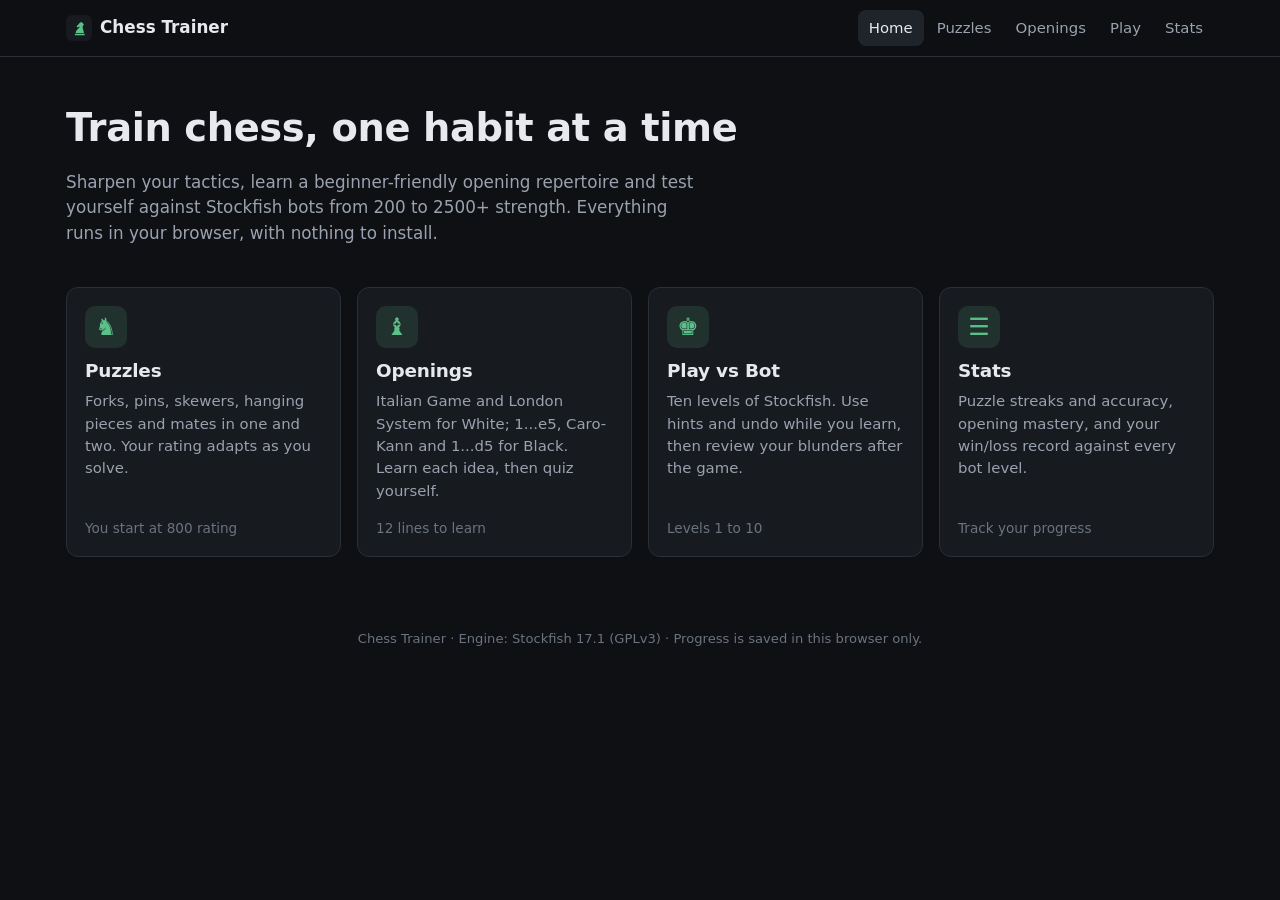
==== index.html @ 33f912b2 "Add static chess training site: puzzles, openings trainer, Stockfish bot - 55 engine-verified tactic" ====
<!doctype html>
<html lang="en">
<head>
  <meta charset="utf-8">
  <meta name="viewport" content="width=device-width, initial-scale=1, viewport-fit=cover">
  <title>Chess Trainer</title>
  <meta name="description" content="Train chess in your browser: tactics puzzles, an openings trainer and Stockfish bots.">
  <meta name="theme-color" content="#0e1013">
  <link rel="icon" href="img/favicon.svg" type="image/svg+xml">
  <link rel="stylesheet" href="css/style.css">
  <script src="vendor/chess.js/chess.js"></script>
</head>
<body>
  <header class="site-header">
    <div class="inner">
      <a class="brand" href="index.html"><img src="img/favicon.svg" alt="" width="26" height="26"><span>Chess Trainer</span></a>
      <nav class="nav" aria-label="Main"><a href="index.html" aria-current="page">Home</a><a href="puzzles.html">Puzzles</a><a href="openings.html">Openings</a><a href="play.html">Play</a><a href="stats.html">Stats</a></nav>
    </div>
  </header>
  <main>
    <section class="hero">
      <h1>Train chess, one habit at a time</h1>
      <p>Sharpen your tactics, learn a beginner-friendly opening repertoire and test yourself against Stockfish bots from 200 to 2500+ strength. Everything runs in your browser, with nothing to install.</p>
    </section>
    <section class="cards">
      <a class="card" href="puzzles.html">
        <div class="icon" aria-hidden="true">&#9822;</div>
        <h2>Puzzles</h2>
        <p>Forks, pins, skewers, hanging pieces and mates in one and two. Your rating adapts as you solve.</p>
        <div class="meta" id="meta-puzzles">&nbsp;</div>
      </a>
      <a class="card" href="openings.html">
        <div class="icon" aria-hidden="true">&#9821;</div>
        <h2>Openings</h2>
        <p>Italian Game and London System for White; 1...e5, Caro-Kann and 1...d5 for Black. Learn each idea, then quiz yourself.</p>
        <div class="meta" id="meta-openings">&nbsp;</div>
      </a>
      <a class="card" href="play.html">
        <div class="icon" aria-hidden="true">&#9818;</div>
        <h2>Play vs Bot</h2>
        <p>Ten levels of Stockfish. Use hints and undo while you learn, then review your blunders after the game.</p>
        <div class="meta" id="meta-play">&nbsp;</div>
      </a>
      <a class="card" href="stats.html">
        <div class="icon" aria-hidden="true">&#9776;</div>
        <h2>Stats</h2>
        <p>Puzzle streaks and accuracy, opening mastery, and your win/loss record against every bot level.</p>
        <div class="meta" id="meta-stats">&nbsp;</div>
      </a>
    </section>
  </main>
  <footer class="site">Chess Trainer · Engine: Stockfish 17.1 (GPLv3) · Progress is saved in this browser only.</footer>
  <script type="module" src="js/home.js"></script>
</body>
</html>
---- css/style.css ----
/* Chess Trainer - dark theme */
:root {
  --bg: #0e1013;
  --surface: #171a1f;
  --surface-2: #1f232a;
  --border: #2a2f38;
  --text: #e7e9ee;
  --muted: #9aa2af;
  --faint: #6b7380;
  --accent: #5cc08a;
  --accent-ink: #0b2a1a;
  --accent-soft: rgba(92, 192, 138, .14);
  --danger: #ef6461;
  --danger-soft: rgba(239, 100, 97, .14);
  --warn: #e8b04b;
  --info: #6aa7f0;
  --sq-light: #dfe4ea;
  --sq-dark: #7d93ab;
  --radius: 12px;
  --shadow: 0 8px 30px rgba(0,0,0,.35);
  color-scheme: dark;
}
* { box-sizing: border-box; }
html, body { margin: 0; }
body {
  background: var(--bg);
  color: var(--text);
  font: 15px/1.5 system-ui, -apple-system, "Segoe UI", Roboto, Inter, sans-serif;
  min-height: 100vh;
  -webkit-tap-highlight-color: transparent;
}
a { color: var(--accent); text-decoration: none; }
a:hover { text-decoration: underline; }
h1, h2, h3 { line-height: 1.2; margin: 0 0 .5em; letter-spacing: -.01em; }
h1 { font-size: 1.6rem; }
h2 { font-size: 1.15rem; }
h3 { font-size: 1rem; color: var(--muted); font-weight: 600; text-transform: uppercase; letter-spacing: .06em; font-size: .78rem; }
p { margin: 0 0 .8em; }
.muted { color: var(--muted); }
.small { font-size: .86rem; }
.mono { font-variant-numeric: tabular-nums; }

/* ---------- header ---------- */
.site-header {
  position: sticky; top: 0; z-index: 20;
  background: rgba(14,16,19,.92);
  backdrop-filter: blur(8px);
  border-bottom: 1px solid var(--border);
}
.site-header .inner {
  max-width: 1180px; margin: 0 auto; padding: 0 16px;
  display: flex; align-items: center; gap: 16px; height: 56px;
}
.brand { display: flex; align-items: center; gap: 8px; color: var(--text); font-weight: 700; font-size: 1.05rem; white-space: nowrap; }
.brand:hover { text-decoration: none; }
.brand svg { width: 26px; height: 26px; }
.nav { display: flex; gap: 2px; overflow-x: auto; scrollbar-width: none; margin-left: auto; }
.nav::-webkit-scrollbar { display: none; }
.nav a {
  color: var(--muted); padding: 7px 11px; border-radius: 8px; font-weight: 500; white-space: nowrap; font-size: .93rem;
}
.nav a:hover { color: var(--text); background: var(--surface-2); text-decoration: none; }
.nav a[aria-current="page"] { color: var(--text); background: var(--surface-2); }

main { max-width: 1180px; margin: 0 auto; padding: 20px 16px 48px; }

/* ---------- layout ---------- */
.trainer {
  display: grid;
  grid-template-columns: minmax(0, 1fr) 360px;
  gap: 24px;
  align-items: start;
}
.board-col { min-width: 0; }
.board-wrap {
  scroll-margin-top: 68px;
  width: 100%;
  max-width: min(640px, calc(100vh - 150px));
  margin: 0 auto;
}
.board { width: 100%; aspect-ratio: 1; touch-action: none; user-select: none; }
.panel {
  background: var(--surface);
  border: 1px solid var(--border);
  border-radius: var(--radius);
  padding: 16px;
}
.panel + .panel { margin-top: 16px; }
.side { display: flex; flex-direction: column; gap: 16px; }
.side .panel + .panel { margin-top: 0; }
@media (max-width: 900px) {
  .trainer { grid-template-columns: 1fr; gap: 16px; }
  .board-wrap { max-width: min(640px, calc(100vh - 220px)); min-width: 280px; }
}
@media (max-width: 520px) {
  main { padding: 12px 10px 40px; }
  .board-wrap { max-width: 100%; min-width: 0; }
  .site-header .inner { gap: 8px; padding: 0 10px; }
  .brand span { display: none; }
  .nav { margin-left: 0; }
  .nav a { padding: 7px 8px; font-size: .9rem; }
}

/* ---------- controls ---------- */
.btn {
  appearance: none; border: 1px solid var(--border); background: var(--surface-2); color: var(--text);
  font: inherit; font-weight: 600; font-size: .92rem;
  padding: 9px 14px; border-radius: 9px; cursor: pointer;
  display: inline-flex; align-items: center; justify-content: center; gap: 6px;
  transition: background .12s, border-color .12s, transform .05s;
  min-height: 40px;
}
.btn:hover { border-color: #3a404b; background: #262b33; }
.btn:active { transform: translateY(1px); }
.btn:disabled { opacity: .45; cursor: not-allowed; }
.btn.primary { background: var(--accent); border-color: var(--accent); color: var(--accent-ink); }
.btn.primary:hover { background: #6fd09b; }
.btn.danger { color: var(--danger); }
.btn.ghost { background: transparent; }
.btn.sm { padding: 5px 10px; min-height: 32px; font-size: .85rem; }
.btn-row { display: flex; flex-wrap: wrap; gap: 8px; }
.btn-row .btn { flex: 1 1 auto; }
select, input[type="text"] {
  font: inherit; color: var(--text); background: var(--surface-2); border: 1px solid var(--border);
  border-radius: 9px; padding: 8px 10px; min-height: 40px; width: 100%;
}
label.field { display: block; margin-bottom: 12px; }
label.field > span { display: block; font-size: .8rem; color: var(--muted); margin-bottom: 4px; font-weight: 600; }

.seg { display: flex; background: var(--surface-2); border: 1px solid var(--border); border-radius: 10px; padding: 3px; gap: 3px; }
.seg button {
  flex: 1; appearance: none; border: 0; background: transparent; color: var(--muted); font: inherit; font-weight: 600;
  padding: 7px 8px; border-radius: 7px; cursor: pointer; font-size: .9rem; min-height: 34px;
}
.seg button[aria-pressed="true"] { background: var(--bg); color: var(--text); box-shadow: 0 1px 0 rgba(255,255,255,.04) inset; }

.levels { display: grid; grid-template-columns: repeat(5, 1fr); gap: 6px; }
.levels button {
  appearance: none; border: 1px solid var(--border); background: var(--surface-2); color: var(--text);
  font: inherit; font-weight: 700; border-radius: 8px; padding: 8px 0; cursor: pointer; min-height: 40px;
}
.levels button[aria-pressed="true"] { background: var(--accent); border-color: var(--accent); color: var(--accent-ink); }

/* ---------- status ---------- */
.status {
  border-radius: 10px; padding: 12px 14px; background: var(--surface-2); border: 1px solid var(--border);
  font-weight: 600; display: flex; align-items: center; gap: 10px; min-height: 48px;
}
.status .dot { width: 10px; height: 10px; border-radius: 50%; flex: none; background: var(--faint); }
.status.good { background: var(--accent-soft); border-color: rgba(92,192,138,.35); }
.status.good .dot { background: var(--accent); }
.status.bad { background: var(--danger-soft); border-color: rgba(239,100,97,.35); }
.status.bad .dot { background: var(--danger); }
.status.info .dot { background: var(--info); }
.status.turn-w .dot { background: #f2f2f2; border: 1px solid #999; }
.status.turn-b .dot { background: #111; border: 1px solid #777; }

.kv { display: grid; grid-template-columns: 1fr auto; gap: 6px 12px; font-size: .92rem; }
.kv dt { color: var(--muted); }
.kv dd { margin: 0; font-weight: 700; text-align: right; font-variant-numeric: tabular-nums; }

.tag {
  display: inline-block; font-size: .74rem; font-weight: 700; padding: 2px 8px; border-radius: 999px;
  background: var(--surface-2); border: 1px solid var(--border); color: var(--muted); text-transform: uppercase; letter-spacing: .04em;
}
.tag.accent { color: var(--accent); border-color: rgba(92,192,138,.4); }

.delta { font-weight: 700; margin-left: 6px; }
.delta.up { color: var(--accent); }
.delta.down { color: var(--danger); }

/* move list */
.moves {
  max-height: 260px; overflow-y: auto; font-variant-numeric: tabular-nums;
  display: grid; grid-template-columns: 2.6em 1fr 1fr; gap: 1px 4px; font-size: .92rem;
  background: var(--surface-2); border-radius: 9px; padding: 6px;
}
.moves .num { color: var(--faint); text-align: right; padding: 3px 4px; }
.moves .mv { padding: 3px 6px; border-radius: 5px; cursor: default; }
.moves .mv.cur { background: var(--accent-soft); color: var(--accent); font-weight: 700; }
.moves .mv.blunder { color: var(--danger); font-weight: 700; }
.moves .mv.mistake { color: var(--warn); }
.moves .mv.clickable { cursor: pointer; }
.moves .mv.clickable:hover { background: #2a2f38; }
.moves:empty::before { content: 'No moves yet'; color: var(--faint); grid-column: 1 / -1; padding: 4px; }

/* notes / explanation */
.note { background: var(--surface-2); border-left: 3px solid var(--accent); padding: 12px 14px; border-radius: 0 9px 9px 0; min-height: 70px; }
.note .san { font-weight: 800; font-size: 1.05rem; margin-right: 6px; }

/* cards (home) */
.hero { padding: 28px 0 8px; }
.hero h1 { font-size: clamp(1.7rem, 4vw, 2.4rem); }
.hero p { color: var(--muted); max-width: 640px; font-size: 1.05rem; }
.cards { display: grid; grid-template-columns: repeat(auto-fill, minmax(240px, 1fr)); gap: 16px; margin-top: 20px; }
.card {
  display: flex; flex-direction: column; gap: 8px; background: var(--surface); border: 1px solid var(--border);
  border-radius: var(--radius); padding: 18px; color: var(--text); transition: border-color .15s, transform .15s;
}
.card:hover { border-color: var(--accent); text-decoration: none; transform: translateY(-2px); }
.card .icon { width: 42px; height: 42px; border-radius: 10px; background: var(--accent-soft); display: grid; place-items: center; font-size: 1.5rem; color: var(--accent); }
.card h2 { margin: 4px 0 0; }
.card p { color: var(--muted); margin: 0; font-size: .93rem; }
.card .meta { margin-top: auto; padding-top: 8px; font-size: .85rem; color: var(--faint); }

/* stats */
.stat-grid { display: grid; grid-template-columns: repeat(auto-fill, minmax(150px, 1fr)); gap: 12px; }
.stat { background: var(--surface-2); border: 1px solid var(--border); border-radius: 10px; padding: 12px 14px; }
.stat .v { font-size: 1.6rem; font-weight: 800; font-variant-numeric: tabular-nums; }
.stat .l { color: var(--muted); font-size: .8rem; font-weight: 600; }
table.tbl { width: 100%; border-collapse: collapse; font-size: .92rem; font-variant-numeric: tabular-nums; }
table.tbl th, table.tbl td { padding: 8px 6px; border-bottom: 1px solid var(--border); text-align: right; }
table.tbl th:first-child, table.tbl td:first-child { text-align: left; }
table.tbl th { color: var(--muted); font-weight: 600; font-size: .8rem; }
.bar { height: 8px; border-radius: 4px; background: var(--surface-2); overflow: hidden; min-width: 60px; }
.bar > span { display: block; height: 100%; background: var(--accent); }
.sparkline { width: 100%; height: 80px; display: block; }
.section { margin-top: 24px; }
.table-scroll { overflow-x: auto; }

/* openings list */
.op-list { display: flex; flex-direction: column; gap: 4px; }
.op-group { margin: 10px 0 4px; }
.op-item {
  appearance: none; text-align: left; border: 1px solid transparent; background: transparent; color: var(--text); font: inherit;
  padding: 8px 10px; border-radius: 8px; cursor: pointer; display: flex; justify-content: space-between; gap: 8px; align-items: center;
}
.op-item:hover { background: var(--surface-2); }
.op-item[aria-pressed="true"] { background: var(--surface-2); border-color: var(--border); }
.op-item .pct { color: var(--faint); font-size: .8rem; font-variant-numeric: tabular-nums; }

.progress { height: 6px; background: var(--surface-2); border-radius: 3px; overflow: hidden; }
.progress > span { display: block; height: 100%; background: var(--accent); transition: width .2s; }

/* review */
.review-item {
  border: 1px solid var(--border); border-radius: 9px; padding: 10px 12px; cursor: pointer; background: var(--surface-2);
  display: flex; flex-direction: column; gap: 2px;
}
.review-item:hover, .review-item.active { border-color: var(--danger); }
.review-item .line1 { font-weight: 700; }
.review-list { display: flex; flex-direction: column; gap: 8px; max-height: 340px; overflow-y: auto; }
.evalbar-wrap { margin-top: 10px; }

/* toast */
.toast {
  position: fixed; left: 50%; bottom: 22px; transform: translate(-50%, 20px); opacity: 0; pointer-events: none;
  background: var(--surface-2); border: 1px solid var(--border); color: var(--text); padding: 10px 16px; border-radius: 10px;
  box-shadow: var(--shadow); transition: opacity .2s, transform .2s; z-index: 50; font-weight: 600; max-width: calc(100vw - 32px);
}
.toast.show { opacity: 1; transform: translate(-50%, 0); }
.toast.good { border-color: var(--accent); }
.toast.bad { border-color: var(--danger); }

.loader { display: inline-block; width: 14px; height: 14px; border: 2px solid var(--border); border-top-color: var(--accent); border-radius: 50%; animation: spin .8s linear infinite; }
@keyframes spin { to { transform: rotate(360deg); } }
.hidden { display: none !important; }
footer.site { text-align: center; color: var(--faint); font-size: .82rem; padding: 24px 16px 32px; }

/* ---------- chessboard theme ---------- */
.cm-chessboard.trainer .board .square.white { fill: var(--sq-light); }
.cm-chessboard.trainer .board .square.black { fill: var(--sq-dark); }
.cm-chessboard.trainer.border-type-none .board .border { stroke: var(--sq-dark); stroke-width: 0; fill: var(--sq-dark); }
.cm-chessboard.trainer .coordinates .coordinate { font-size: 7px; font-weight: 700; }
.cm-chessboard.trainer .coordinates .coordinate.white { fill: var(--sq-dark); }
.cm-chessboard.trainer .coordinates .coordinate.black { fill: var(--sq-light); }
.cm-chessboard .markers .marker.marker-last { fill: #e8c547; opacity: .42; }
.cm-chessboard .markers .marker.marker-check { fill: #ff3b30; opacity: .55; }
.cm-chessboard .markers .marker.marker-hint { stroke: #2fd17b; stroke-width: 3px; opacity: .95; }
.cm-chessboard .markers .marker.marker-good { fill: #2fd17b; opacity: .45; }
.cm-chessboard .markers .marker.marker-bad { fill: #ff3b30; opacity: .45; }
.cm-chessboard .markers .marker.marker-dot { fill: #0e1013; opacity: .28; }
.cm-chessboard .markers .marker.marker-bevel { fill: #0e1013; opacity: .25; }
.cm-chessboard .arrow-hint .arrow-head, .cm-chessboard .arrow-good .arrow-head { fill: #1fae63; }
.cm-chessboard .arrow-hint .arrow-line, .cm-chessboard .arrow-good .arrow-line { stroke: #1fae63; opacity: .8; stroke-linecap: round; }
.cm-chessboard .arrow-bad .arrow-head { fill: #e5484d; }
.cm-chessboard .arrow-bad .arrow-line { stroke: #e5484d; opacity: .8; stroke-linecap: round; }

.board.shake { animation: shake .3s; }
@keyframes shake { 25% { transform: translateX(-5px); } 75% { transform: translateX(5px); } }
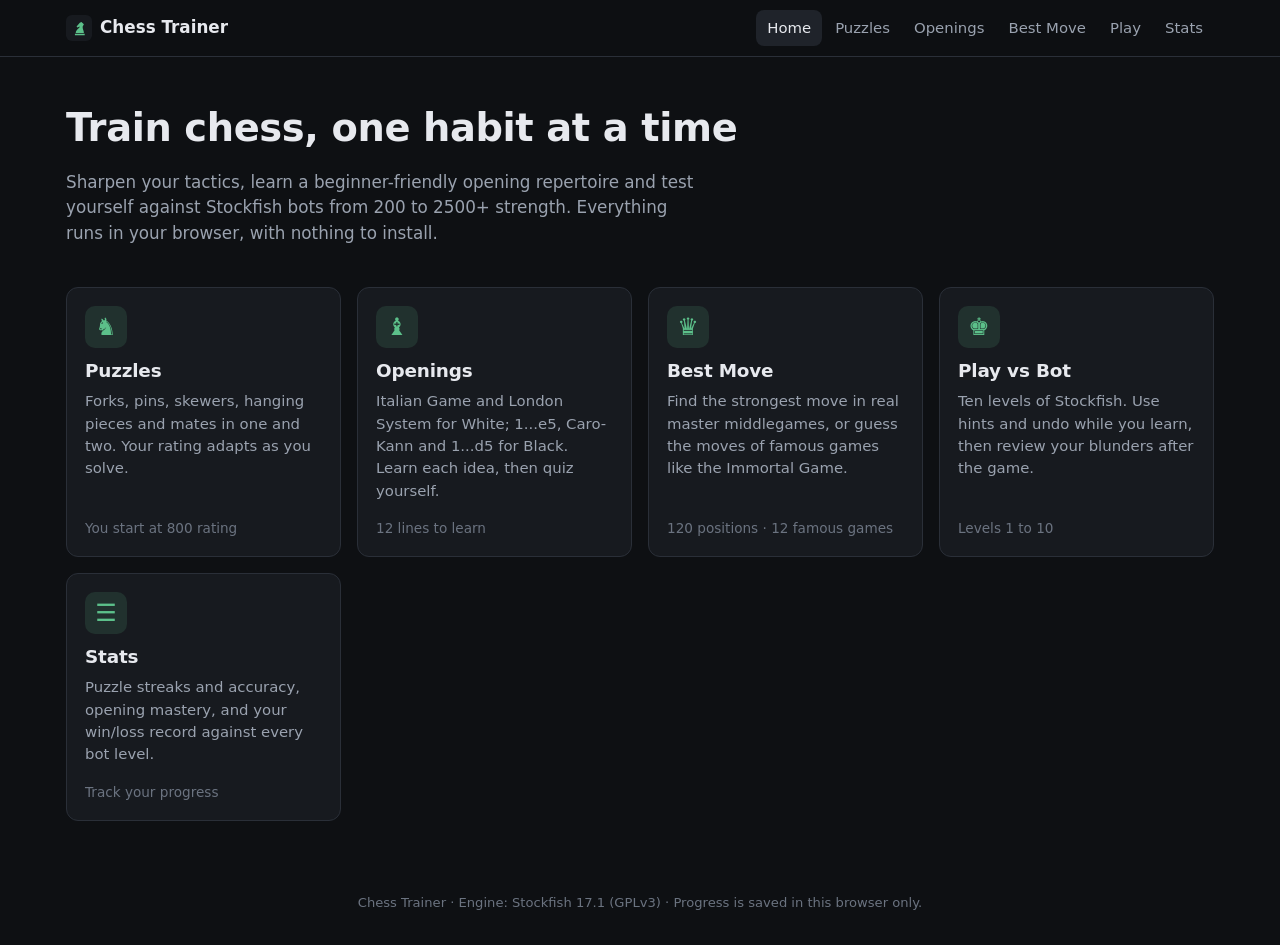
==== commit b2dea65c: "WIP: Best Move mode (Find the Best Move + Guess the Move) Page, explanation module, stats and build " ====
--- a/index.html
+++ b/index.html
@@ -14,7 +14,7 @@
   <header class="site-header">
     <div class="inner">
       <a class="brand" href="index.html"><img src="img/favicon.svg" alt="" width="26" height="26"><span>Chess Trainer</span></a>
-      <nav class="nav" aria-label="Main"><a href="index.html" aria-current="page">Home</a><a href="puzzles.html">Puzzles</a><a href="openings.html">Openings</a><a href="play.html">Play</a><a href="stats.html">Stats</a></nav>
+      <nav class="nav" aria-label="Main"><a href="index.html" aria-current="page">Home</a><a href="puzzles.html">Puzzles</a><a href="openings.html">Openings</a><a href="bestmove.html">Best Move</a><a href="play.html">Play</a><a href="stats.html">Stats</a></nav>
     </div>
   </header>
   <main>
@@ -35,6 +35,12 @@
         <p>Italian Game and London System for White; 1...e5, Caro-Kann and 1...d5 for Black. Learn each idea, then quiz yourself.</p>
         <div class="meta" id="meta-openings">&nbsp;</div>
       </a>
+      <a class="card" href="bestmove.html">
+        <div class="icon" aria-hidden="true">&#9819;</div>
+        <h2>Best Move</h2>
+        <p>Find the strongest move in real master middlegames, or guess the moves of famous games like the Immortal Game.</p>
+        <div class="meta" id="meta-bestmove">&nbsp;</div>
+      </a>
       <a class="card" href="play.html">
         <div class="icon" aria-hidden="true">&#9818;</div>
         <h2>Play vs Bot</h2>
--- a/css/style.css
+++ b/css/style.css
@@ -98,7 +98,7 @@
   .site-header .inner { gap: 8px; padding: 0 10px; }
   .brand span { display: none; }
   .nav { margin-left: 0; }
-  .nav a { padding: 7px 8px; font-size: .9rem; }
+  .nav a { padding: 7px 7px; font-size: .86rem; }
 }
 
 /* ---------- controls ---------- */
@@ -278,3 +278,29 @@
 
 .board.shake { animation: shake .3s; }
 @keyframes shake { 25% { transform: translateX(-5px); } 75% { transform: translateX(5px); } }
+
+/* ---------- best move ---------- */
+.checklist { display: grid; grid-template-columns: 1fr 1fr; gap: 8px; margin-top: 12px; }
+.check-item {
+  appearance: none; font: inherit; color: var(--text); text-align: left; cursor: pointer;
+  background: var(--surface-2); border: 1px solid var(--border); border-radius: 9px;
+  padding: 10px 12px; min-height: 48px; display: flex; align-items: center; gap: 10px; font-weight: 600; font-size: .92rem;
+}
+.check-item .box {
+  flex: none; width: 20px; height: 20px; border-radius: 6px; border: 2px solid var(--faint);
+  display: grid; place-items: center; font-size: .8rem; color: var(--accent-ink);
+}
+.check-item[aria-pressed="true"] { border-color: rgba(92,192,138,.5); background: var(--accent-soft); }
+.check-item[aria-pressed="true"] .box { background: var(--accent); border-color: var(--accent); }
+.check-item:disabled { cursor: default; opacity: .7; }
+.grade { display: inline-block; font-weight: 800; font-size: 1.15rem; padding: 4px 12px; border-radius: 999px; }
+.grade.best { background: var(--accent-soft); color: var(--accent); }
+.grade.good { background: rgba(139,209,124,.14); color: #a3dc96; }
+.grade.inaccuracy { background: rgba(232,176,75,.14); color: var(--warn); }
+.grade.mistake { background: rgba(240,136,62,.15); color: #f0883e; }
+.grade.blunder { background: var(--danger-soft); color: var(--danger); }
+.result-line { margin-top: 10px; font-size: .95rem; }
+.result-line b { font-variant-numeric: tabular-nums; }
+.game-list { display: flex; flex-direction: column; gap: 4px; max-height: 320px; overflow-y: auto; }
+.points { font-size: 1.6rem; font-weight: 800; font-variant-numeric: tabular-nums; }
+.kind-miss { color: var(--danger); font-weight: 700; }
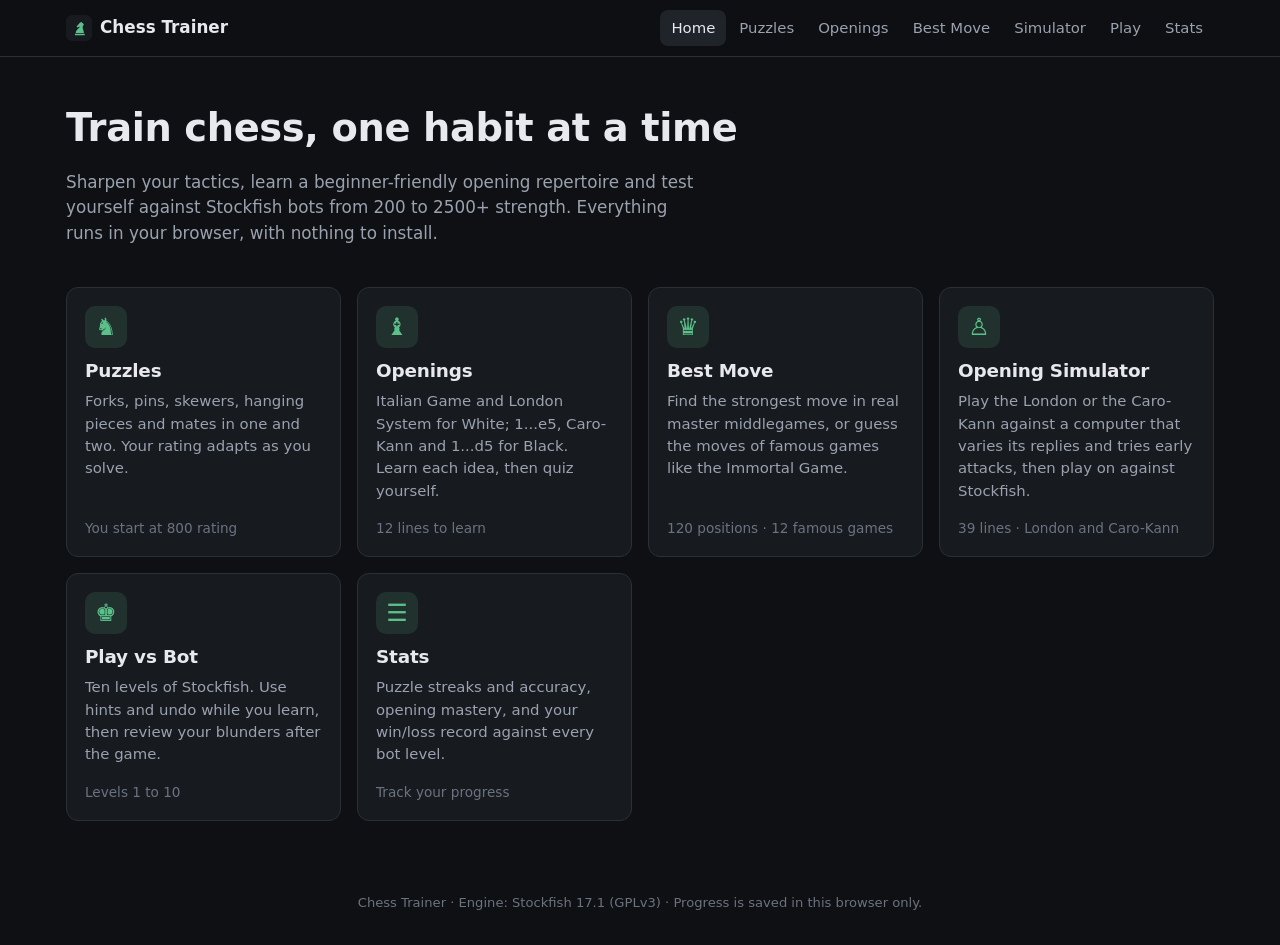
==== commit 60cc60ba: "Add Opening Simulator: London System and Caro-Kann drills - 39 lines (13 London, 26 Caro-Kann / ...d" ====
--- a/index.html
+++ b/index.html
@@ -14,7 +14,7 @@
   <header class="site-header">
     <div class="inner">
       <a class="brand" href="index.html"><img src="img/favicon.svg" alt="" width="26" height="26"><span>Chess Trainer</span></a>
-      <nav class="nav" aria-label="Main"><a href="index.html" aria-current="page">Home</a><a href="puzzles.html">Puzzles</a><a href="openings.html">Openings</a><a href="bestmove.html">Best Move</a><a href="play.html">Play</a><a href="stats.html">Stats</a></nav>
+      <nav class="nav" aria-label="Main"><a href="index.html" aria-current="page">Home</a><a href="puzzles.html">Puzzles</a><a href="openings.html">Openings</a><a href="bestmove.html">Best Move</a><a href="simulator.html">Simulator</a><a href="play.html">Play</a><a href="stats.html">Stats</a></nav>
     </div>
   </header>
   <main>
@@ -41,6 +41,12 @@
         <p>Find the strongest move in real master middlegames, or guess the moves of famous games like the Immortal Game.</p>
         <div class="meta" id="meta-bestmove">&nbsp;</div>
       </a>
+      <a class="card" href="simulator.html">
+        <div class="icon" aria-hidden="true">&#9817;</div>
+        <h2>Opening Simulator</h2>
+        <p>Play the London or the Caro-Kann against a computer that varies its replies and tries early attacks, then play on against Stockfish.</p>
+        <div class="meta" id="meta-sim">&nbsp;</div>
+      </a>
       <a class="card" href="play.html">
         <div class="icon" aria-hidden="true">&#9818;</div>
         <h2>Play vs Bot</h2>
--- a/css/style.css
+++ b/css/style.css
@@ -99,6 +99,7 @@
   .brand span { display: none; }
   .nav { margin-left: 0; }
   .nav a { padding: 7px 7px; font-size: .86rem; }
+  .nav a[href="index.html"] { display: none; } /* the logo already links home */
 }
 
 /* ---------- controls ---------- */
@@ -304,3 +305,15 @@
 .game-list { display: flex; flex-direction: column; gap: 4px; max-height: 320px; overflow-y: auto; }
 .points { font-size: 1.6rem; font-weight: 800; font-variant-numeric: tabular-nums; }
 .kind-miss { color: var(--danger); font-weight: 700; }
+
+/* ---------- opening simulator ---------- */
+.watch {
+  margin-top: 12px; padding: 12px 14px; border-radius: 10px; font-size: .94rem;
+  background: rgba(232,176,75,.12); border: 1px solid rgba(232,176,75,.45); color: #f3d79a;
+}
+.watch b { color: var(--warn); margin-right: 4px; }
+.plans { margin: 0; padding-left: 1.2em; display: flex; flex-direction: column; gap: 10px; }
+.plans li b { display: block; }
+.plans li span { color: var(--muted); font-size: .92rem; }
+.line-row { display: flex; justify-content: space-between; align-items: center; gap: 10px; }
+.line-row .meta { color: var(--faint); font-size: .8rem; }
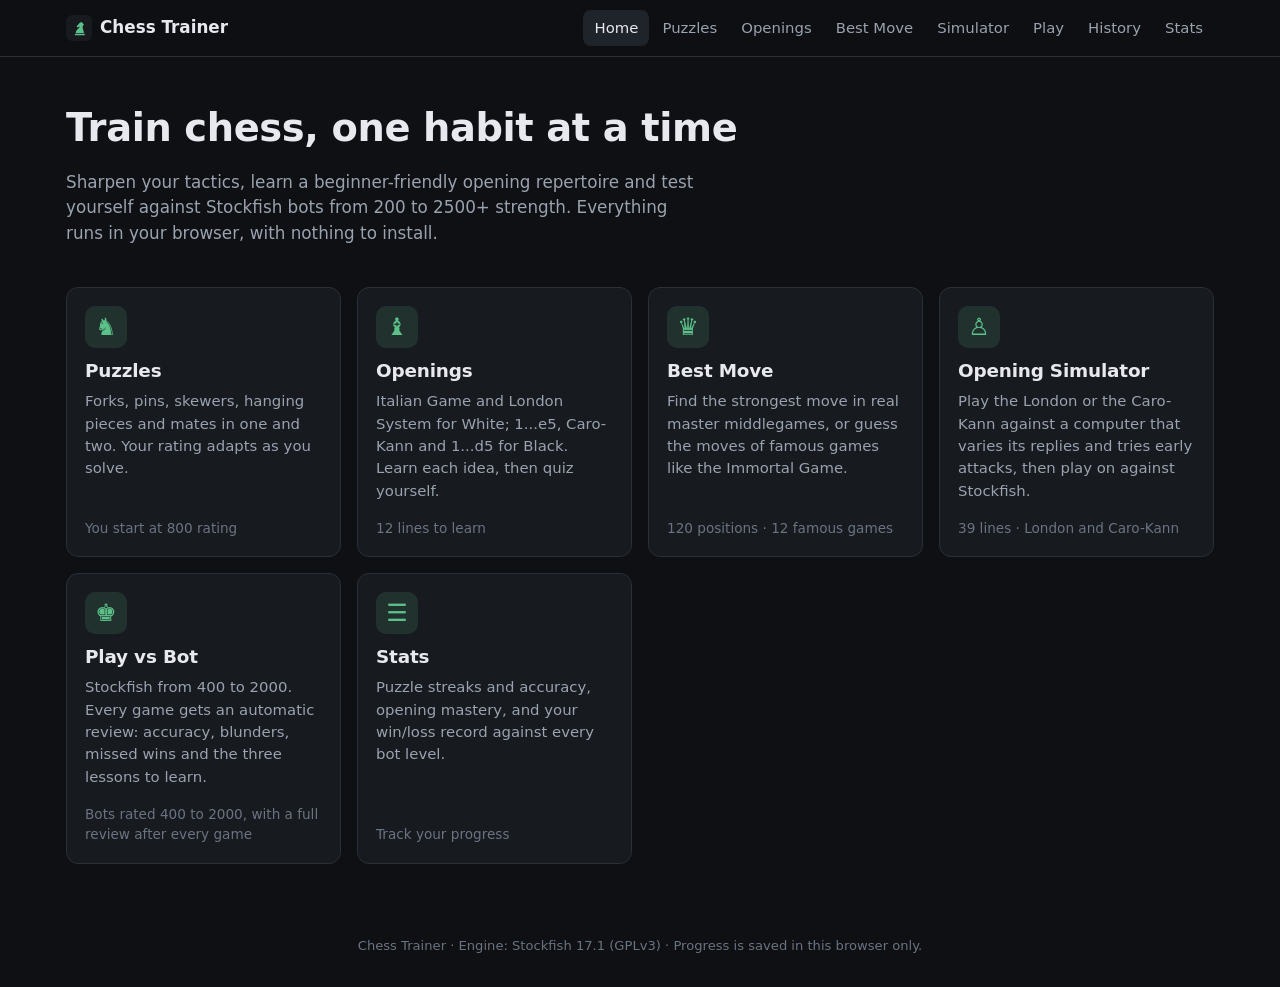
==== commit d3d37d99: "Play vs Bot: 400-2000 bots, clocks, opening book, automatic game review, history - Bot rated 400-200" ====
--- a/index.html
+++ b/index.html
@@ -14,7 +14,7 @@
   <header class="site-header">
     <div class="inner">
       <a class="brand" href="index.html"><img src="img/favicon.svg" alt="" width="26" height="26"><span>Chess Trainer</span></a>
-      <nav class="nav" aria-label="Main"><a href="index.html" aria-current="page">Home</a><a href="puzzles.html">Puzzles</a><a href="openings.html">Openings</a><a href="bestmove.html">Best Move</a><a href="simulator.html">Simulator</a><a href="play.html">Play</a><a href="stats.html">Stats</a></nav>
+      <nav class="nav" aria-label="Main"><a href="index.html" aria-current="page">Home</a><a href="puzzles.html">Puzzles</a><a href="openings.html">Openings</a><a href="bestmove.html">Best Move</a><a href="simulator.html">Simulator</a><a href="play.html">Play</a><a href="history.html">History</a><a href="stats.html">Stats</a></nav>
     </div>
   </header>
   <main>
@@ -50,7 +50,7 @@
       <a class="card" href="play.html">
         <div class="icon" aria-hidden="true">&#9818;</div>
         <h2>Play vs Bot</h2>
-        <p>Ten levels of Stockfish. Use hints and undo while you learn, then review your blunders after the game.</p>
+        <p>Stockfish from 400 to 2000. Every game gets an automatic review: accuracy, blunders, missed wins and the three lessons to learn.</p>
         <div class="meta" id="meta-play">&nbsp;</div>
       </a>
       <a class="card" href="stats.html">
--- a/css/style.css
+++ b/css/style.css
@@ -78,7 +78,7 @@
   max-width: min(640px, calc(100vh - 150px));
   margin: 0 auto;
 }
-.board { width: 100%; aspect-ratio: 1; touch-action: none; user-select: none; }
+.board { width: 100%; aspect-ratio: 1; touch-action: none; user-select: none; scroll-margin-top: 72px; }
 .panel {
   background: var(--surface);
   border: 1px solid var(--border);
@@ -317,3 +317,85 @@
 .plans li span { color: var(--muted); font-size: .92rem; }
 .line-row { display: flex; justify-content: space-between; align-items: center; gap: 10px; }
 .line-row .meta { color: var(--faint); font-size: .8rem; }
+
+.plan-box {
+  margin-top: 12px; padding: 12px 14px; border-radius: 10px; font-size: .94rem;
+  background: rgba(106,167,240,.12); border: 1px solid rgba(106,167,240,.45); color: #cfe2fb;
+}
+.plan-box b { color: var(--info); margin-right: 4px; }
+.setup-list { margin: 12px 0 0; padding-left: 1.4em; display: flex; flex-direction: column; gap: 4px; font-size: .92rem; }
+.setup-list li { padding: 4px 6px; border-radius: 6px; cursor: pointer; color: var(--muted); }
+.setup-list li b { color: var(--text); margin-right: 6px; }
+.setup-list li.cur { background: var(--accent-soft); }
+.setup-list li.cur b { color: var(--accent); }
+.plan-examples { margin: 6px 0 0; padding-left: 1.1em; display: flex; flex-direction: column; gap: 6px; font-size: .9rem; color: var(--muted); }
+.plan-examples b { color: var(--text); }
+
+/* ---------- play: clocks ---------- */
+.clock {
+  display: flex; justify-content: space-between; align-items: center; gap: 10px;
+  background: var(--surface); border: 1px solid var(--border); border-radius: 9px;
+  padding: 6px 12px; margin: 6px 0; font-weight: 600;
+}
+.clock .time { font-variant-numeric: tabular-nums; font-size: 1.15rem; font-weight: 800; padding: 2px 8px; border-radius: 6px; background: var(--surface-2); }
+.clock.active .time { background: var(--accent); color: var(--accent-ink); }
+.clock.low .time { background: var(--danger); color: #fff; }
+.clock .who { color: var(--muted); font-size: .9rem; }
+
+/* ---------- review ---------- */
+.review-summary { display: flex; gap: 14px; align-items: center; }
+.review-summary .acc { text-align: center; background: var(--surface-2); border: 1px solid var(--border); border-radius: 12px; padding: 10px 14px; min-width: 92px; }
+.review-summary .acc .v { font-size: 1.9rem; font-weight: 800; font-variant-numeric: tabular-nums; }
+.review-summary .acc .l { color: var(--muted); font-size: .78rem; font-weight: 600; text-transform: uppercase; letter-spacing: .05em; }
+.review-summary .big { font-weight: 700; margin-bottom: 6px; }
+.chips { display: flex; flex-wrap: wrap; gap: 4px; }
+.chip { display: inline-block; font-size: .74rem; font-weight: 700; padding: 2px 8px; border-radius: 999px; background: var(--surface-2); border: 1px solid var(--border); }
+.chip.brilliant { color: #2fd3c0; border-color: rgba(47,211,192,.45); }
+.chip.best { color: var(--accent); border-color: rgba(92,192,138,.45); }
+.chip.good { color: #a3dc96; }
+.chip.inaccuracy { color: var(--warn); border-color: rgba(232,176,75,.45); }
+.chip.mistake { color: #f0883e; border-color: rgba(240,136,62,.45); }
+.chip.blunder { color: var(--danger); border-color: rgba(239,100,97,.5); }
+.chip.missed { color: #c792ea; border-color: rgba(199,146,234,.5); }
+.lessons { margin: 0; padding-left: 1.3em; display: flex; flex-direction: column; gap: 6px; font-size: .93rem; }
+.opening-check { margin-top: 12px; padding: 10px 12px; border-radius: 9px; font-size: .92rem; background: var(--surface-2); border: 1px solid var(--border); }
+.opening-check.ok b { color: var(--accent); }
+.opening-check.warn { border-color: rgba(232,176,75,.45); }
+.opening-check.warn b { color: var(--warn); }
+.eval-graph { background: var(--surface-2); border: 1px solid var(--border); border-radius: 9px; overflow: hidden; cursor: pointer; touch-action: manipulation; }
+.eval-graph svg { display: block; width: 100%; height: 110px; }
+.eval-graph .g-area { fill: rgba(231,233,238,.12); }
+.eval-graph .g-line { fill: none; stroke: #e7e9ee; stroke-width: 1.6; vector-effect: non-scaling-stroke; }
+.eval-graph .g-mid { stroke: var(--faint); stroke-width: 1; stroke-dasharray: 4 4; vector-effect: non-scaling-stroke; }
+.eval-graph .g-cursor { stroke: var(--accent); stroke-width: 2; vector-effect: non-scaling-stroke; }
+.eval-graph .g-dot { stroke: #0e1013; stroke-width: 1.5; vector-effect: non-scaling-stroke; }
+.eval-graph .g-dot.blunder { fill: var(--danger); }
+.eval-graph .g-dot.mistake { fill: #f0883e; }
+.eval-graph .g-dot.missed { fill: #c792ea; }
+.eval-graph .g-dot.brilliant { fill: #2fd3c0; }
+.review-item.key-blunder { border-left: 3px solid var(--danger); }
+.review-item.key-mistake { border-left: 3px solid #f0883e; }
+.review-item.key-missed { border-left: 3px solid #c792ea; }
+.review-item { cursor: default; }
+.review-item.active { border-color: var(--accent); }
+.review .review-list { max-height: none; }
+.moves .mv .sym { font-size: .78em; margin-left: 2px; font-weight: 800; }
+.moves .mv.lbl-brilliant { color: #2fd3c0; font-weight: 700; }
+.moves .mv.lbl-inaccuracy { color: var(--warn); }
+.moves .mv.lbl-mistake { color: #f0883e; font-weight: 700; }
+.moves .mv.lbl-blunder { color: var(--danger); font-weight: 700; }
+.moves .mv.lbl-missed { color: #c792ea; font-weight: 700; }
+.review-moves { max-height: 220px; }
+.retry { margin-top: 14px; padding: 12px; border: 1px solid var(--accent); border-radius: 10px; }
+
+/* ---------- history ---------- */
+.game-row { display: grid; grid-template-columns: auto 1fr auto; gap: 4px 12px; align-items: center; text-align: left; width: 100%;
+  background: var(--surface); border: 1px solid var(--border); border-radius: 10px; padding: 10px 12px; color: var(--text); font: inherit; cursor: pointer; }
+.game-row:hover, .game-row[aria-pressed="true"] { border-color: var(--accent); }
+.game-row .res { font-weight: 800; width: 2.2em; text-align: center; border-radius: 6px; padding: 4px 0; }
+.game-row .res.w { background: var(--accent-soft); color: var(--accent); }
+.game-row .res.l { background: var(--danger-soft); color: var(--danger); }
+.game-row .res.d { background: var(--surface-2); color: var(--muted); }
+.game-row .meta { color: var(--muted); font-size: .84rem; }
+.game-row .acc { font-weight: 800; font-variant-numeric: tabular-nums; text-align: right; }
+.game-list-h { display: flex; flex-direction: column; gap: 8px; max-height: 70vh; overflow-y: auto; }
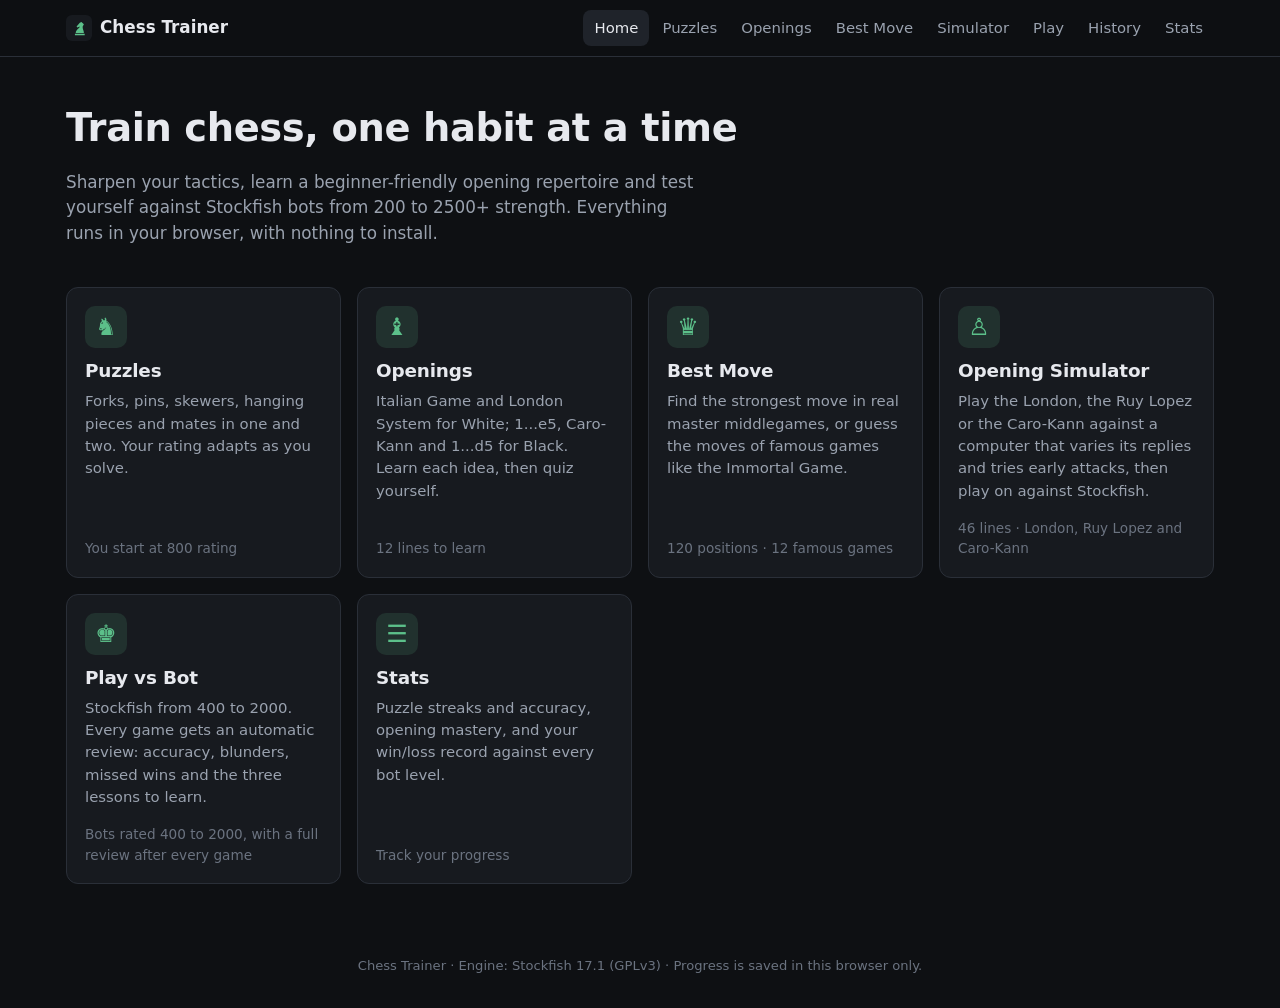
==== commit f4814e67: "Add the Ruy Lopez to the Opening Simulator and Play vs Bot - Fixed White setup e4 Nf3 Bb5 (Ba4 if .." ====
--- a/index.html
+++ b/index.html
@@ -44,7 +44,7 @@
       <a class="card" href="simulator.html">
         <div class="icon" aria-hidden="true">&#9817;</div>
         <h2>Opening Simulator</h2>
-        <p>Play the London or the Caro-Kann against a computer that varies its replies and tries early attacks, then play on against Stockfish.</p>
+        <p>Play the London, the Ruy Lopez or the Caro-Kann against a computer that varies its replies and tries early attacks, then play on against Stockfish.</p>
         <div class="meta" id="meta-sim">&nbsp;</div>
       </a>
       <a class="card" href="play.html">
